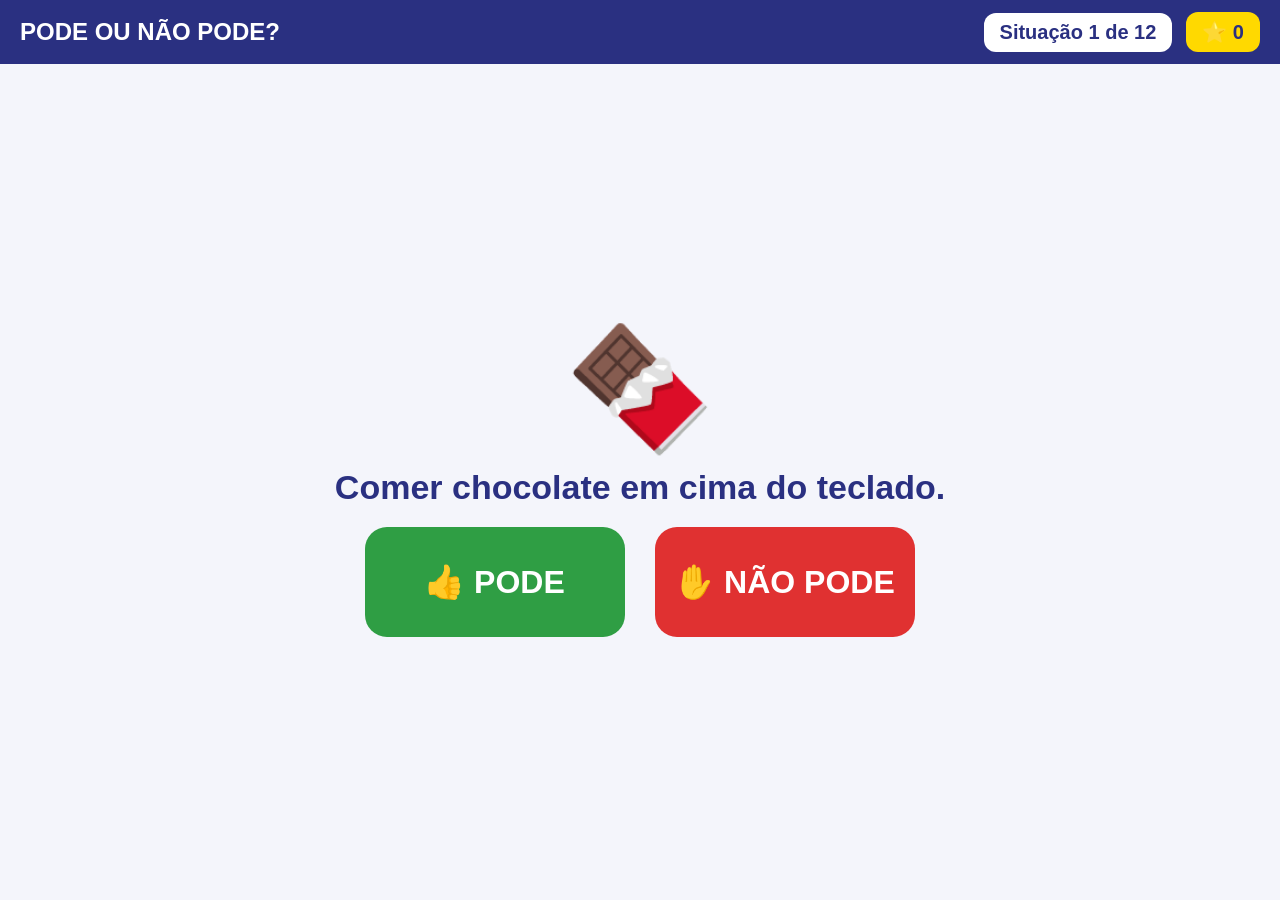
==== PODE-OU-NAO-PODE.html @ ba11960b "Add files via upload" ====
<!DOCTYPE html><html lang="pt-BR"><head><meta charset="utf-8"><meta name="viewport" content="width=device-width, initial-scale=1">
<title>PODE OU NÃO PODE?</title><style>*{box-sizing:border-box;margin:0;padding:0}html,body{height:100%;overflow:hidden}
body{font-family:"Trebuchet MS",Verdana,sans-serif;color:#2A3081;background:#F4F5FB;display:flex;flex-direction:column;user-select:none}
header{background:#2A3081;color:#fff;padding:12px 20px;display:flex;align-items:center;gap:14px;flex-shrink:0}
header h1{font-size:24px}.chip{font-size:20px;font-weight:bold;border-radius:12px;padding:8px 16px}
#c1{background:#fff;color:#2A3081;margin-left:auto}#c2{background:#FFD900;color:#2A3081}
#palco{flex:1;position:relative;display:flex;flex-direction:column;align-items:center;justify-content:center;gap:20px;padding:16px}
#aviso{position:absolute;bottom:18px;left:50%;transform:translateX(-50%);font-size:24px;font-weight:bold;padding:12px 26px;border-radius:14px;display:none;background:#E8590C;color:#fff}
#festa{position:absolute;inset:0;background:rgba(255,255,255,.97);display:none;flex-direction:column;align-items:center;justify-content:center;gap:18px;text-align:center;padding:20px}
#festa .tit{font-size:52px;font-weight:bold}#festa .sub{font-size:26px;color:#444;max-width:780px;line-height:1.4}
#festa button{font:inherit;font-size:26px;font-weight:bold;padding:15px 34px;border:none;border-radius:14px;background:#2F9E44;color:#fff;cursor:pointer}#emo{font-size:120px;line-height:1}#sit{font-size:34px;font-weight:bold;text-align:center;max-width:860px}
#bts{display:flex;gap:30px}.bt{font:inherit;font-size:32px;font-weight:bold;width:260px;height:110px;border:none;border-radius:22px;color:#fff;cursor:pointer;transition:transform .15s}
.bt:hover{transform:scale(1.06)}#bP{background:#2F9E44}#bN{background:#E03131}</style></head><body>
<header><h1>PODE OU NÃO PODE?</h1><div class="chip" id="c1">—</div><div class="chip" id="c2">⭐ 0</div></header>
<div id="palco"><div id="emo">—</div><div id="sit">—</div><div id="bts"><button class="bt" id="bP">👍 PODE</button><button class="bt" id="bN">✋ NÃO PODE</button></div><div id="aviso"></div><div id="festa"></div></div>
<script>(function(){var $=function(i){return document.getElementById(i)};
function aviso(t){var a=$('aviso');a.textContent=t;a.style.display='block';clearTimeout(a._t);a._t=setTimeout(function(){a.style.display='none'},1500);}
function festa(tit,sub,bt,fn){var f=$('festa');f.innerHTML='<div class="tit">'+tit+'</div><div class="sub">'+sub+'</div><button id="btF">'+bt+'</button>';f.style.display='flex';$('btF').onclick=fn;}
var S=[["🍫", "Comer chocolate em cima do teclado.", 0, "Migalhas e melado entram nas teclas e elas param de funcionar."], ["🧼", "Lavar as mãos antes de usar o tablet.", 1, "Mão limpa deixa a tela limpa e o aparelho dura mais."], ["🔌", "Tirar da tomada puxando pelo fio.", 0, "O fio pode quebrar por dentro. Puxe sempre pela ponta, o plugue."], ["🤲", "Carregar o notebook fechado, com as duas mãos.", 1, "Assim ele não cai e a tela fica protegida."], ["🥤", "Deixar o copo de suco do lado do computador.", 0, "Um esbarrão e o suco cai dentro do aparelho."], ["☀️", "Deixar o celular no sol forte.", 0, "O aparelho esquenta demais e a bateria estraga."], ["🙋", "Chamar um adulto quando o aparelho esquentar muito.", 1, "Aparelho muito quente é sinal de problema. Um adulto sabe o que fazer."], ["🛏️", "Deixar o tablet carregando embaixo do cobertor.", 0, "Ele esquenta muito lá embaixo. É perigoso."], ["👆", "Tocar a tela com cuidado, sem apertar forte.", 1, "A tela entende um toque leve. Apertar forte pode rachar."], ["💧", "Usar o celular com a mão molhada.", 0, "Água e aparelho não combinam. Seque bem as mãos antes."], ["🔋", "Desligar o computador direitinho no final.", 1, "Desligar pelo botão certo evita perder o trabalho e estragar o sistema."], ["🔨", "Bater no computador quando ele trava.", 0, "Bater não conserta e ainda pode quebrar. Espere ou chame um adulto."]],i=0,est=0,tent=0;
function monta(){tent=0;$('festa').style.display='none';var s=S[i];$('emo').textContent=s[0];$('sit').textContent=s[1];$('c1').textContent='Situação '+(i+1)+' de '+S.length;}
function resp(v){var s=S[i];if(v===s[2]){var g=tent===0?2:1;est+=g;$('c2').textContent='⭐ '+est;var ult=i===S.length-1;
  festa(s[2]?'👍 PODE, SIM!':'✋ NÃO PODE!',s[3],ult?'VER O RESULTADO':'PRÓXIMA →',function(){if(ult){festa('🏆 VOCÊ É UM GUARDIÃO DAS MÁQUINAS!','Você juntou <b>'+est+'</b> estrelas de '+(S.length*2)+'.','JOGAR DE NOVO',function(){i=0;est=0;$('c2').textContent='⭐ 0';monta();});}else{i++;monta();}});}
 else{tent++;aviso('Pense de novo: isso cuida ou estraga o aparelho?');}}
$('bP').onclick=function(){resp(1)};$('bN').onclick=function(){resp(0)};
window.__t={S:S,resp:resp,get i(){return i},get est(){return est}};monta();})();</script></body></html>
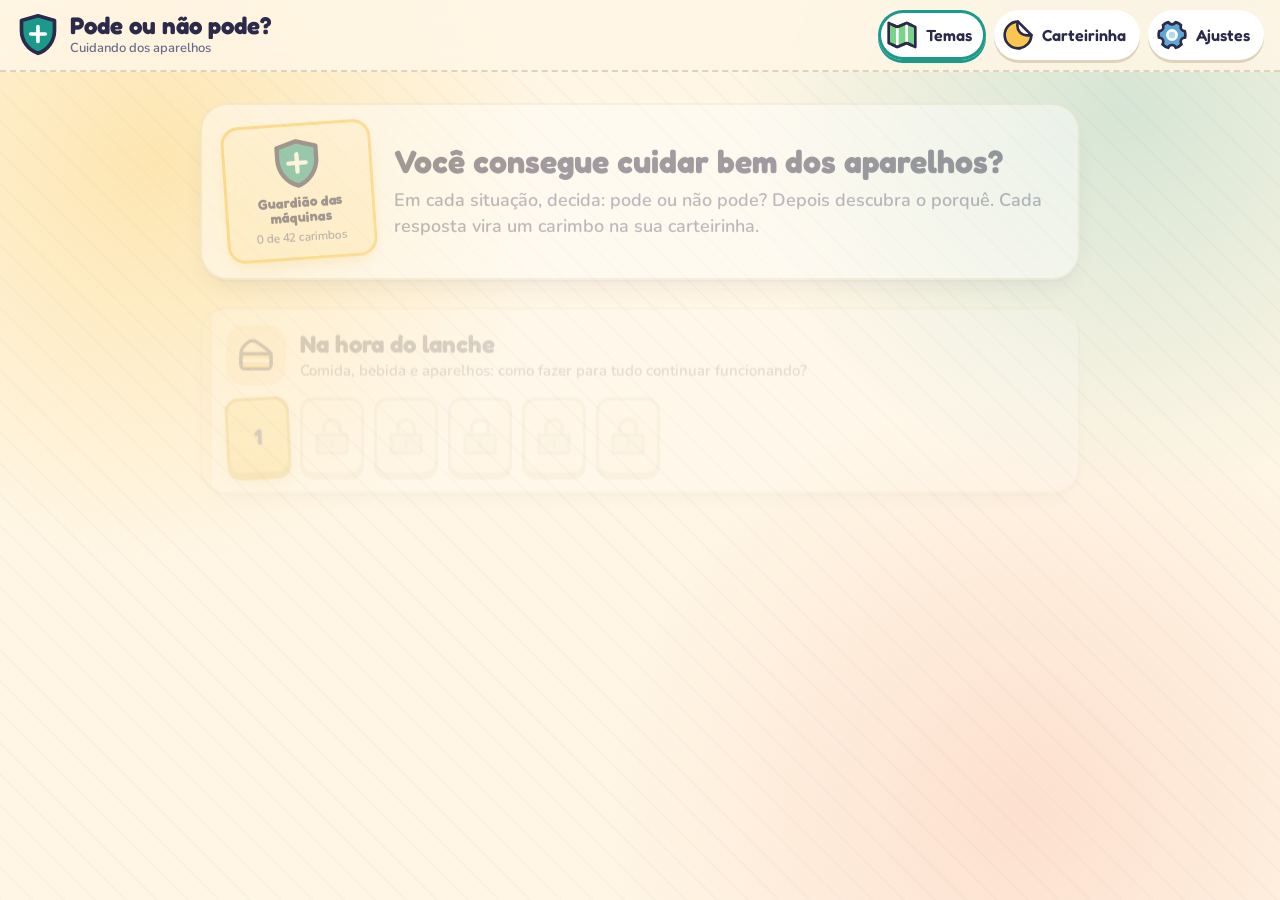
==== commit d99a0fb2: "Redesenha o jogo: 7 temas, 42 situações, carta que vira e carteirinha de carimbos - De 12 para 42 si" ====
--- a/PODE-OU-NAO-PODE.html
+++ b/PODE-OU-NAO-PODE.html
@@ -1,25 +1,3 @@
-<!DOCTYPE html><html lang="pt-BR"><head><meta charset="utf-8"><meta name="viewport" content="width=device-width, initial-scale=1">
-<title>PODE OU NÃO PODE?</title><style>*{box-sizing:border-box;margin:0;padding:0}html,body{height:100%;overflow:hidden}
-body{font-family:"Trebuchet MS",Verdana,sans-serif;color:#2A3081;background:#F4F5FB;display:flex;flex-direction:column;user-select:none}
-header{background:#2A3081;color:#fff;padding:12px 20px;display:flex;align-items:center;gap:14px;flex-shrink:0}
-header h1{font-size:24px}.chip{font-size:20px;font-weight:bold;border-radius:12px;padding:8px 16px}
-#c1{background:#fff;color:#2A3081;margin-left:auto}#c2{background:#FFD900;color:#2A3081}
-#palco{flex:1;position:relative;display:flex;flex-direction:column;align-items:center;justify-content:center;gap:20px;padding:16px}
-#aviso{position:absolute;bottom:18px;left:50%;transform:translateX(-50%);font-size:24px;font-weight:bold;padding:12px 26px;border-radius:14px;display:none;background:#E8590C;color:#fff}
-#festa{position:absolute;inset:0;background:rgba(255,255,255,.97);display:none;flex-direction:column;align-items:center;justify-content:center;gap:18px;text-align:center;padding:20px}
-#festa .tit{font-size:52px;font-weight:bold}#festa .sub{font-size:26px;color:#444;max-width:780px;line-height:1.4}
-#festa button{font:inherit;font-size:26px;font-weight:bold;padding:15px 34px;border:none;border-radius:14px;background:#2F9E44;color:#fff;cursor:pointer}#emo{font-size:120px;line-height:1}#sit{font-size:34px;font-weight:bold;text-align:center;max-width:860px}
-#bts{display:flex;gap:30px}.bt{font:inherit;font-size:32px;font-weight:bold;width:260px;height:110px;border:none;border-radius:22px;color:#fff;cursor:pointer;transition:transform .15s}
-.bt:hover{transform:scale(1.06)}#bP{background:#2F9E44}#bN{background:#E03131}</style></head><body>
-<header><h1>PODE OU NÃO PODE?</h1><div class="chip" id="c1">—</div><div class="chip" id="c2">⭐ 0</div></header>
-<div id="palco"><div id="emo">—</div><div id="sit">—</div><div id="bts"><button class="bt" id="bP">👍 PODE</button><button class="bt" id="bN">✋ NÃO PODE</button></div><div id="aviso"></div><div id="festa"></div></div>
-<script>(function(){var $=function(i){return document.getElementById(i)};
-function aviso(t){var a=$('aviso');a.textContent=t;a.style.display='block';clearTimeout(a._t);a._t=setTimeout(function(){a.style.display='none'},1500);}
-function festa(tit,sub,bt,fn){var f=$('festa');f.innerHTML='<div class="tit">'+tit+'</div><div class="sub">'+sub+'</div><button id="btF">'+bt+'</button>';f.style.display='flex';$('btF').onclick=fn;}
-var S=[["🍫", "Comer chocolate em cima do teclado.", 0, "Migalhas e melado entram nas teclas e elas param de funcionar."], ["🧼", "Lavar as mãos antes de usar o tablet.", 1, "Mão limpa deixa a tela limpa e o aparelho dura mais."], ["🔌", "Tirar da tomada puxando pelo fio.", 0, "O fio pode quebrar por dentro. Puxe sempre pela ponta, o plugue."], ["🤲", "Carregar o notebook fechado, com as duas mãos.", 1, "Assim ele não cai e a tela fica protegida."], ["🥤", "Deixar o copo de suco do lado do computador.", 0, "Um esbarrão e o suco cai dentro do aparelho."], ["☀️", "Deixar o celular no sol forte.", 0, "O aparelho esquenta demais e a bateria estraga."], ["🙋", "Chamar um adulto quando o aparelho esquentar muito.", 1, "Aparelho muito quente é sinal de problema. Um adulto sabe o que fazer."], ["🛏️", "Deixar o tablet carregando embaixo do cobertor.", 0, "Ele esquenta muito lá embaixo. É perigoso."], ["👆", "Tocar a tela com cuidado, sem apertar forte.", 1, "A tela entende um toque leve. Apertar forte pode rachar."], ["💧", "Usar o celular com a mão molhada.", 0, "Água e aparelho não combinam. Seque bem as mãos antes."], ["🔋", "Desligar o computador direitinho no final.", 1, "Desligar pelo botão certo evita perder o trabalho e estragar o sistema."], ["🔨", "Bater no computador quando ele trava.", 0, "Bater não conserta e ainda pode quebrar. Espere ou chame um adulto."]],i=0,est=0,tent=0;
-function monta(){tent=0;$('festa').style.display='none';var s=S[i];$('emo').textContent=s[0];$('sit').textContent=s[1];$('c1').textContent='Situação '+(i+1)+' de '+S.length;}
-function resp(v){var s=S[i];if(v===s[2]){var g=tent===0?2:1;est+=g;$('c2').textContent='⭐ '+est;var ult=i===S.length-1;
-  festa(s[2]?'👍 PODE, SIM!':'✋ NÃO PODE!',s[3],ult?'VER O RESULTADO':'PRÓXIMA →',function(){if(ult){festa('🏆 VOCÊ É UM GUARDIÃO DAS MÁQUINAS!','Você juntou <b>'+est+'</b> estrelas de '+(S.length*2)+'.','JOGAR DE NOVO',function(){i=0;est=0;$('c2').textContent='⭐ 0';monta();});}else{i++;monta();}});}
- else{tent++;aviso('Pense de novo: isso cuida ou estraga o aparelho?');}}
-$('bP').onclick=function(){resp(1)};$('bN').onclick=function(){resp(0)};
-window.__t={S:S,resp:resp,get i(){return i},get est(){return est}};monta();})();</script></body></html>+<!DOCTYPE html>
+<html lang="pt-BR"><head><meta charset="utf-8"><meta http-equiv="refresh" content="0; url=./"><link rel="canonical" href="https://pode-ou-nao-pode.cliick.dev/"><title>Pode ou não pode?</title></head>
+<body><p>O jogo mudou de endereço: <a href="./">pode-ou-nao-pode.cliick.dev</a></p></body></html>
